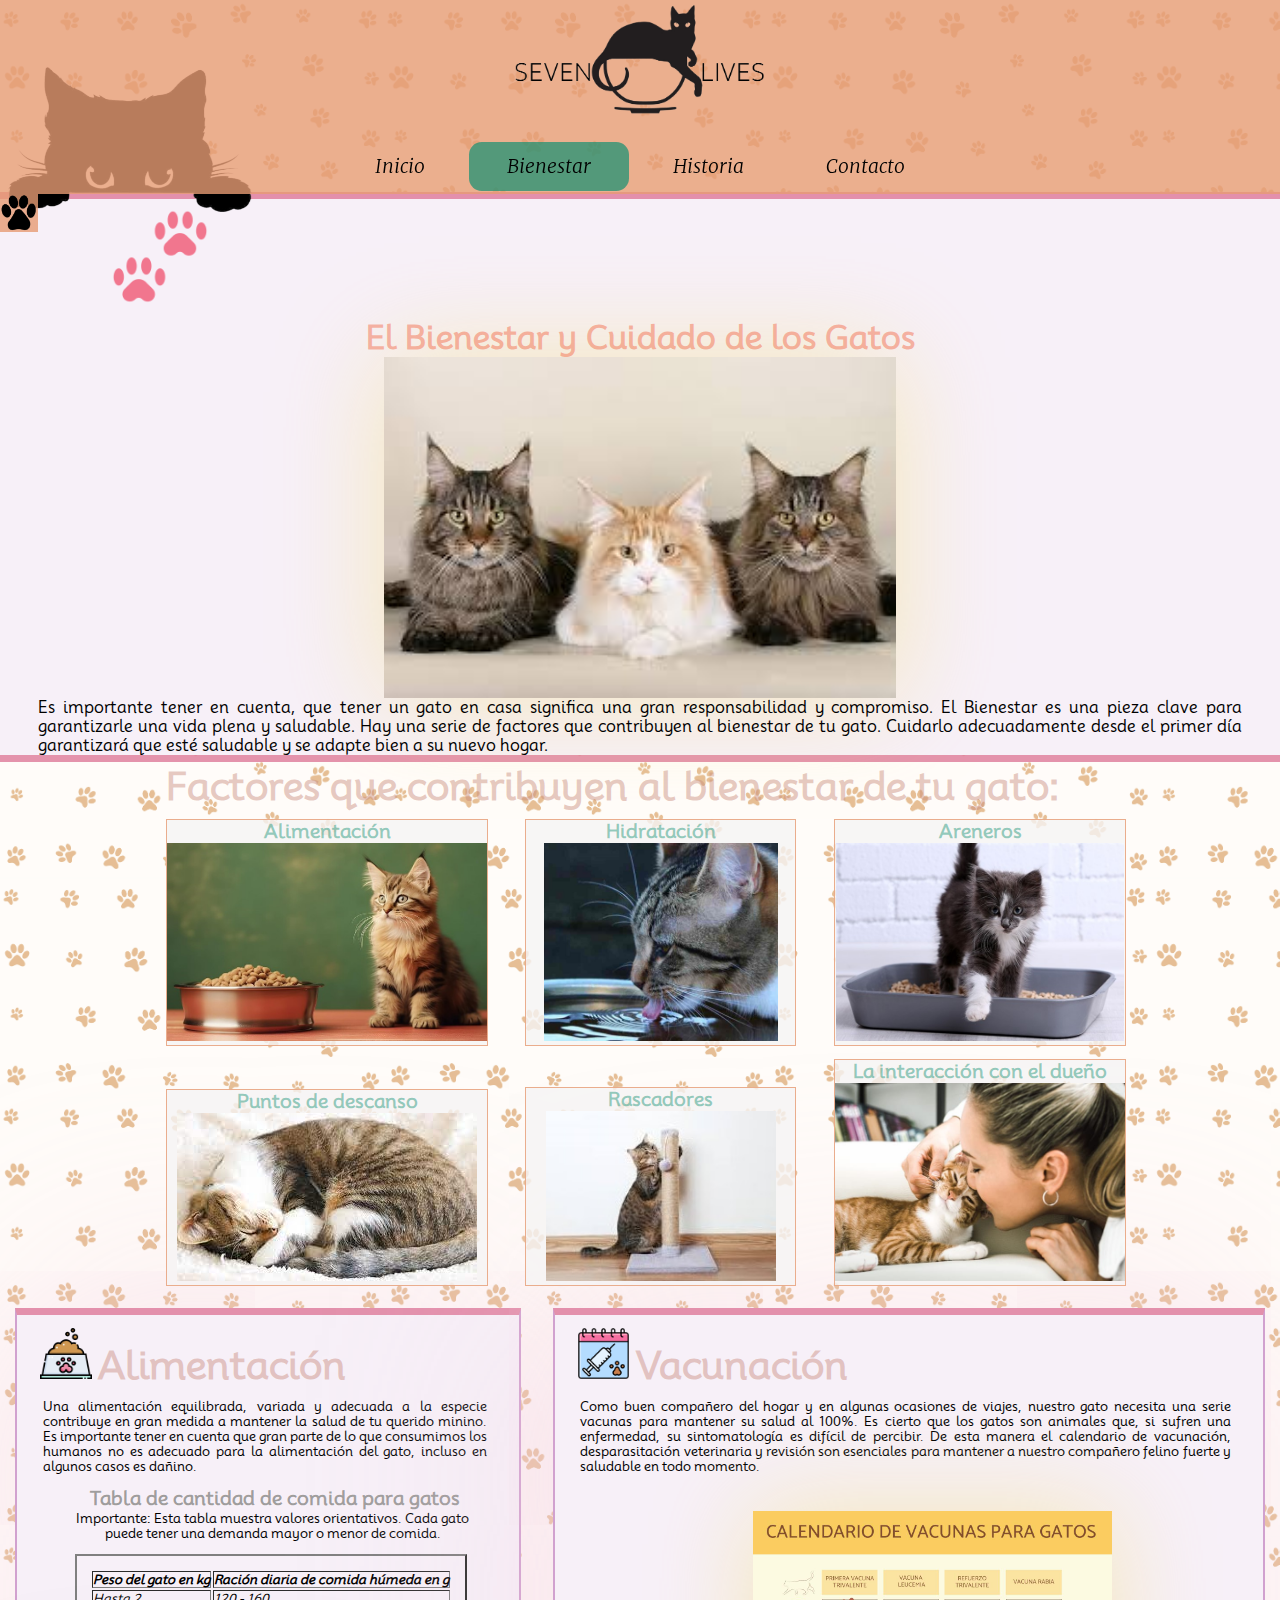
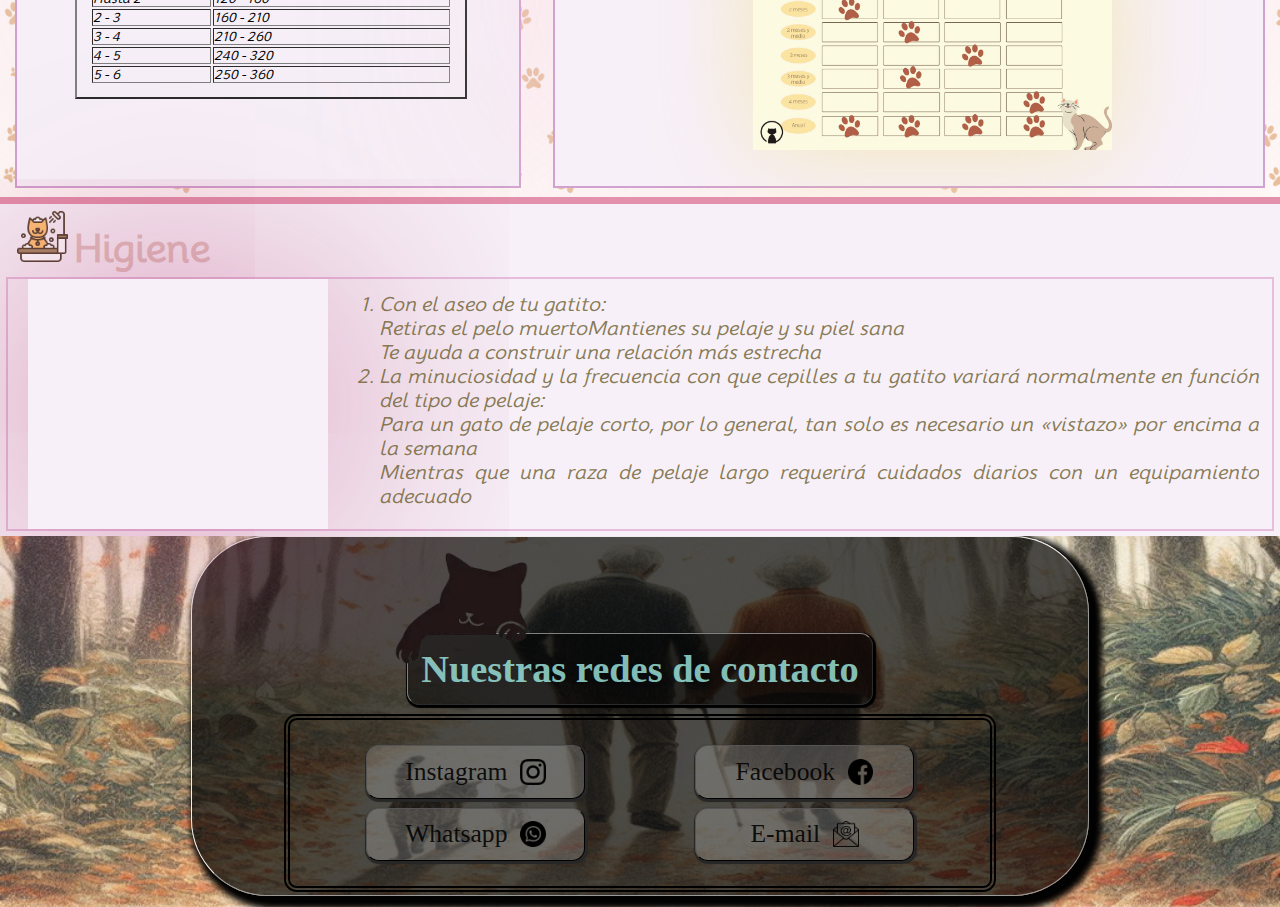
==== templates/bienestar.html @ 9973114e "actualización de pagina" ====
<!DOCTYPE html>
<html lang="en">

<head>
    <meta charset="UTF-8">
    <meta name="viewport" content="width=device-width, initial-scale=1.0">
    <link rel="icon" type="image/png" sizes="32x32" href="../img/favicon-32x32.png">
    <link rel="stylesheet" href="../css/header.css">
    <link rel="stylesheet" href="../css/footer.css">
    <a href="https://www.flaticon.es/iconos-gratis/perro" title="perro iconos"></a>
    <a href="https://www.flaticon.es/iconos-gratis/comida-de-gato" title="comida de gato iconos"></a>
    <a href="https://www.flaticon.es/iconos-gratis/hora-y-fecha" title="hora y fecha iconos"></a>
    <a href="https://www.flaticon.es/iconos-gratis/ducha" title="ducha iconos"></a>
    <link rel="stylesheet" href="../css/estilos bienestar.css">


    <title>Bienestar y Cuidados • Seven Lives</title>
</head>

<body>
    <header>
        <div class="deslizableMenu">
            <nav class="menu">
                <ul>
                    <div class="div-logo">

                        <a href="../index.html">
                            <img class="logo" src="../img/nuevo-seven-lives.png" alt="SevenLives">
                        </a>

                    </div>
                    <div class="div-lista">
                        <li><a href="../index.html">Inicio</a></li>
                        <li><a class="active" href="/templates/bienestar.html">Bienestar</a></li>
                        <li><a href="/templates/historia.html">Historia</a></li>
                        <li><a href="/templates/contacto.html">Contacto</a></li>
                    </div>

                </ul>

            </nav>
            <button class="no-border" id="hideMenuButton">
                <img src="../img/huella-animacion - copia.png" alt="ocultar-menu">
            </button>

        </div>
        <button class="no-border" id="showMenuButton" style="display: none;">
            <img src="../img/huella-animacion.png" alt="desplegar-menu">
        </button>

    </header>
    <main>
        <div class="space-top">
            <img class="gato-curioso" src="../img/curiosity-cat2.png" alt="curiosity-cat">
        </div>
        <div class="div1">
            <section class="seccion">
                <img class="ico" src="../img/huella.png" alt="huella">
                <h1 class="h1">El Bienestar y Cuidado de los Gatos</h1>
                <img class="img1" src="../img/gatos.png" alt="gatos" />
                <p class="p">Es importante tener en cuenta, que tener un gato en casa significa una gran responsabilidad
                    y compromiso.
                    El Bienestar es una pieza clave para garantizarle una vida plena y saludable. Hay una serie de
                    factores que contribuyen al bienestar de tu gato. Cuidarlo adecuadamente desde el primer día
                    garantizará que esté saludable y se adapte bien a su nuevo hogar.
                </p>
            </section>
            <section class="secconte">

                <h2 class="h2">Factores que contribuyen al bienestar de tu gato:</h2>
                <div class="grilla-cards">

                    <div class="card">
                        <h3 class="card-titulo">Alimentación</h3>
                        <img class=img2 src="../img/gato grid/gato-sienta-junto-plato-comida-seca_.jpg" alt="gatocomiendo"
                            class="card-imagen">
                        <div class="card-contenido">
                            <p class="card-texto">Si podemos tener varios comederos, mejor, y deben estar separados unos
                                de otros. Los platos deben ser preferentemente de cerámica o cristal, bajos y anchos, no
                                les gusta que sus bigotes toquen el borde.
                                Deben colocarse en lugares tranquilos.Si nunca has tenido un gato, vas a descubrir que
                                les gusta comer poco y muchas veces al día.
                            </p>
                        </div>
                    </div>

                    <div class="card">
                        <h3 class="card-titulo">Hidratación</h3>
                        <img class=img2 src="../img/gato grid/gatotomandoagua.jpg" alt="gatohidrata" class="card-imagen">
                        <div class="card-contenido">
                            <p class="card-texto"> Lo ideal es tener dos bebederos por gato para incentivar que beban
                                agua. Respecto al material, tratar de no usar de metal para el agua ya que a algunos les
                                asusta ver su reflejo. Es importante cambiar el agua frecuentemente.
                                La hidratación es un punto crítico en la salud de nuestros felinos, combinar la comida
                                húmeda en su dieta, también ayuda a la hidratación.
                            </p>
                        </div>
                    </div>

                    <div class="card">
                        <h3 class="card-titulo">Areneros</h3>
                        <img class=img2 src="../img/gato grid/Como-utilizar-las-piedras1.jpg" alt="gatoarenero"
                            class="card-imagen">
                        <div class="card-contenido">
                            <p class="card-texto">Deben ser amplios, bajos y anchos. Situarlos en zonas tranquilas.
                                La mejor arena es la aglomerante y sin perfume.
                                Debes hacer una limpieza diaria con la pala y cada 7-10 días una limpieza profunda. </p>
                        </div>
                    </div>

                    <div class="card">
                        <h3 class="card-titulo">Puntos de descanso</h3>
                        <img class=img2 src="../img/gato grid/gatodurmiendobolita.jpg" alt="gatodescansa"
                            class="card-imagen">
                        <div class="card-contenido">
                            <p class="card-texto">Deben de tener lugares tranquilos, oscuros y apartados.
                                Si hablamos de cama, los gatos prefieren dormir en superficies mullidas, cuando tienen
                                una cama blandita hacen cosas como dormir enroscados o amasar con las patas. Mientras
                                que amasar se considera una conducta placentera, que realizan los gatitos cuando
                                amamantan y siguen realizando los adultos en momentos de gran relajación. </p>
                        </div>
                    </div>

                    <div class="card">
                        <h3 class="card-titulo">Rascadores</h3>
                        <img class=img2 src="../img/gato grid/rascador1.jpg" alt="gatoentretiene" class="card-imagen">
                        <div class="card-contenido">
                            <p class="card-texto">Son tan necesarios como un arenero, deben estar fuertemente fijados o
                                tener una buena estabilidad para que el gato se sienta seguro al usarlo.
                                Pueden ser vertical u horizontal, eso dependerá de cada gato. </p>
                        </div>
                    </div>

                    <div class="card">
                        <h3 class="card-titulo">La interacción con el dueño</h3>
                        <img class=img2 src="../img/gato grid/gatomimoso.jpeg" alt="gatomimo" class="card-imagen">
                        <div class="card-contenido">
                            <p class="card-texto">Debes ser amigable y regular (contacto un mínimo de horas todos los
                                días). No debes asustarlo. Los gatos son el compañero perfecto. Son cariñosos y
                                juguetones sin ser demasiado dependiente de usted. </p>
                        </div>
                    </div>
                </div>

            </section>

            <section class="seccion2">
                <div class="div2">
                    <img class="ico1" src="../img/comida-de-gato.png" alt="comida">
                    <h2 class="h5"> Alimentación</h2>
                    <p class="p5"> Una alimentación equilibrada, variada y adecuada a la especie contribuye en gran
                        medida a mantener la salud de tu querido minino. Es importante tener en cuenta que gran parte de
                        lo que consumimos los humanos no es adecuado para la alimentación del gato, incluso en algunos
                        casos es dañino.</p>
                    <h2 class="h4">Tabla de cantidad de comida para gatos</h2>
                    <p class="p1">Importante: Esta tabla muestra valores orientativos. Cada gato puede tener una demanda
                        mayor o menor de comida.</p>
                    <table class="tabla" border="2">

                        <tr>
                            <th>Peso del gato en kg </th>
                            <th>Ración diaria de comida húmeda en g </th>
                        </tr>
                        <tr>
                            <td>Hasta 2</td>
                            <td>120 - 160</td>
                        </tr>
                        <tr>
                            <td>2 - 3</td>
                            <td>160 - 210</td>
                        </tr>
                        <tr>
                            <td>3 - 4</td>
                            <td>210 - 260</td>
                        </tr>
                        <tr>
                            <td>4 - 5</td>
                            <td>240 - 320</td>
                        </tr>
                        <tr>
                            <td>5 - 6</td>
                            <td>250 - 360</td>
                        </tr>
                    </table>

                </div>
                <div class="div2">
                    <img class="ico1" src="../img/calendarioIco.png" alt="vacuna">
                    <h2 class="h5">Vacunación</h2>
                    <p class="p5">
                        Como buen compañero del hogar y en algunas ocasiones de viajes, nuestro gato necesita una serie
                        vacunas para mantener su salud al 100%.

                        Es cierto que los gatos son animales que, si sufren una enfermedad, su sintomatología es difícil
                        de percibir. De esta manera el calendario de vacunación, desparasitación veterinaria y revisión
                        son esenciales para mantener a nuestro compañero felino fuerte y saludable en todo momento.

                    </p>

                    <img class="img3" src="../img/vacunas_para_gatos_calendario_.jpg">

                </div>
            </section>

            <section class="seccion">
                <img class="ico1" src="../img/aseo-de-mascotas.png" alt="aseo">
                <h2 class="h5">Higiene</h2>
                <section class="seccion1">
                        
                    <iframe class="mivideo" width="500" height="250" src="https://www.youtube.com/embed/gLVDZk1L6aM?si=3kvY-VcOz0ewaxtm" title="YouTube video player" frameborder="0" allow="accelerometer; autoplay; clipboard-write; encrypted-media; gyroscope; picture-in-picture; web-share" allowfullscreen></iframe>

                    <ol class="li">
                        <li> Con el aseo de tu gatito:
                            <ul>
                                <li> Retiras el pelo muerto</li>

                                <li> Mantienes su pelaje y su piel sana</li>

                                <li> Te ayuda a construir una relación más estrecha</li>

                            </ul>
                        </li>

                        <li>La minuciosidad y la frecuencia con que cepilles a tu gatito variará normalmente en función
                            del tipo de pelaje:
                            <ul>
                                <li>Para un gato de pelaje corto, por lo general, tan solo es necesario un «vistazo» por
                                    encima a la semana</li>
                                <li>Mientras que una raza de pelaje largo requerirá cuidados diarios con un equipamiento
                                    adecuado</li>
                                <ul>
                        </li>
                    </ol>


                </section>
            </section>

        </div>

    </main>

    <footer>
        <div class="fondo-opaco">
            <div class="curiosity-footer"><img src="../img/footer/curiositi-cat4.png" alt=""></div>
            <div class="catfamily">
                <div class="redes-flex">
                    <h1>Nuestras redes de contacto</h1>
                </div>
                <div class="redes-sociales">
                    <a href="https://www.instagram.com/" target="_blank">Instagram <img src="../img/redes/instagram.png" alt=""></a>
                    <a href="https://www.facebook.com/" target="_blank">Facebook <img src="../img/redes/facebook (1).png" alt=""></a>
                    <a href="https://www.whatsapp.com/?lang=es_LA" target="_blank">Whatsapp <img src="../img/redes/whatsapp.png" alt=""></a>
                    <a href="mailto:hernandez.flores.rr@gmail.com">E-mail<img src="../img/redes/email.png" alt=""></a>
                </div>
            </div>
        </div>
    </footer>

    <script src="../js/header.js"></script>
</body>

</html>
---- css/header.css ----
header {
    margin: 0vw;
    height: 20vh;
    width: 100%;
    position: fixed;
    z-index: 4;
    transition: height 0.5s ease-out, background-color 0.1s ease-out;
}


/* LOGO */
.div-logo {
    padding: 0;
}

.logo {
    width: 20vw;
    height: auto;
}


.deslizableMenu .menu>ul {
    display: flex;
    flex-direction: column;
    align-items: center;
    font-family: "menu";
}


.deslizableMenu {
    position: relative;
    margin: 0;
    padding: 0;
    height: 20vw;
    overflow: hidden;
    transition: .3s ease-in-out;
    /* Transición para el efecto deslizante */
}


.hidden {
    height: 0 !important;
    /* ¡Oculta el menú! */
}

.no-border {
    display: flex;
    flex-direction: column;
    border: none;
    outline: none;
    background-color:rgba(230,155,115,0.80);
}

.no-border>img{
    height: 3vw;
}


ul {
    list-style-type: none;
    margin: 0;
    padding: 0;
    overflow: hidden;
    z-index: 2;
}

.menu ul{
    background-color: rgba(230,155,115,0.80);
}
 
li {
    float: left;
}

li a {
    display: block;
    color: rgb(0, 0, 0);
    text-align: center;
    padding: 1vw 3vw;
    margin: 0.2vw;
    text-decoration: none;
    font-family: "menu";
    font-size: 1.5vw;
    border-radius: 1vw;
}

li a:hover:not(.active) {
    background-color: #111;
}

.menu .div-lista a:hover {
    transition: 1s;
    text-align: center;
    color: rgb(255, 255, 255);
    box-shadow: rgb(49, 49, 49) .3vw .3vw .3vw .3vw;
}

.active {
    background-color: rgba(18,144,114,0.7);
}
   
/* PUNTOS DE RUPTURA */

/* Estilos base... */

/* Para grandes tablets y pantallas pequeñas de laptops */
@media (max-width: 1024px) {
    header {
        height: 27vw;
        position: absolute;
    }

    

    .logo {
        width: 29vw;
    }

    .deslizableMenu{
        height: 27vw;
    }

    .deslizableMenu .menu>ul{
        height: 24vw;
    }

    .div-lista {
        display: grid;
        grid-template-columns: repeat(4, minmax(2vw,1fr));
    }

    li a {
        font-size: 2.3vw;
    }

    .no-border>img {
        height: 2vw;
    }


}

/* Para tablets en modo retrato */
@media (max-width: 768px) {
    header {
        height: 31vw;
        position: absolute;
    }

    .menu .div-logo a .logo{
        width: 32vw;
    }

    .deslizableMenu{
        height: 36vw;
    }

    .deslizableMenu .menu>ul{
        height: 31vw;
    }

    .div-lista {
        display: grid;
        grid-template-columns: repeat(2, minmax(2vw,1fr));
    }

    li a {
        font-size: 2.7vw;
    }

    .no-border>img {
        height: 4vw;
    }


}

@media (max-width: 480px) {
    header {
        height: 54vw;
        position: absolute;
    }

    .menu .div-logo a .logo{
        width: 42vw;
    }

    .div-logo {
        display: flex;
        justify-content: center;
        width: 40vw;
        height: auto;
    }

    .deslizableMenu .menu>ul{
        height: 54vw;
    }

    .deslizableMenu{
        height: 59vw;
    }

    .div-lista{
        grid-template-columns: repeat(1, minmax(1vw,1fr));
    }

    li a {
        font-size: 4vw;
    }

    .no-border>img {
        height: 4vw;
    }

}
---- css/footer.css ----
footer {
    display: flex;
    justify-content: center;
    align-items: start;
    margin: 0;
    width: 100%;
    height: 28.99vw;
    background-size: cover;
    background-position: center;
    background-image: url(../img/footer/nuevo-footer.jpg);
    background-repeat: no-repeat;
}

.fondo-opaco {
    display: flex;
    align-items: center;
    justify-content: center;
    flex-direction: column;
    width: 70vw;
    height: 28vw;
    border-radius: 6vw;
    background-color: rgba(1, 1, 1, 0.7);
    border: outset .1vw;
    box-shadow: .5vw .5vw .5vw .5vw rgb(2, 2, 2);

}

.curiosity-footer img{
    height: 9vw;
    position: relative;
    bottom: 2.3vw;
    right: 14vw;
}

.catfamily {
    display: flex;
    justify-content: center;
    align-items: center;
    align-content: center;
    flex-direction: column;
    gap: 1vh;
    height: 10vw;
    margin: 0;
    padding-bottom: 2vw;
}

.redes-flex {
    font-size: 1.5vw;
    padding: 1vw;
    color: rgba(163,240,231,0.8);
    border: outset 0.1vw grey;
    border-radius: 1vw 1vw 1vw 1vw;
    background-color: rgba(0, 0, 0, 0.5);
    box-shadow: .1vh .1vw .1vh .1vw black;
}


.redes-sociales {
    display: grid;
    grid-template-columns: repeat(2, minmax(25vw, 1fr));
    justify-items: center;
    gap: 1vh;
    padding: 2vw;
    border-radius: 1vw;
    border: double .5vw;
}

.redes-sociales img{
    height: 2vw;
}

.redes-sociales a {
    display: flex;
    justify-content: center;
    align-items: center;
    text-decoration: none;
    gap: 1vw;
    color: rgba(1,1,1,0.9);
    font-size: 2vw;
    border: outset 0.1vw rgb(0, 0, 0);
    border-radius: 1vw 1vw 1vw 1vw;
    background-color: rgba(245, 245, 245, 0.2);
    box-shadow: .1vh .1vw .1vh .1vw rgb(39, 39, 39);
    height: 4vw;
    width: 17vw;
}

.redes-sociales a:hover {
    background-color: rgba(8, 8, 8, 0.8);
    transition: 1s;
    transform: scale(1.1);
    color: white;
}


@media (max-width: 1024px) {
    footer {
        align-items: center;
        height: 60vw;
    }

    .fondo-opaco {
        height: 50vw;
    }

    .curiosity-footer img{
        height: 14vw;
        position: relative;
        bottom: 5.9vw;
        right: 18vw;
    }

    .catfamily {
        gap: 1.5vw;
    }

    .redes-flex h1 {
        font-size: 4vw;
    }

    .redes-flex {
        font-size: 5vw;
        padding: 1.8vw;
    }

    .redes-sociales {
        grid-template-columns: repeat(2, 1fr);
        gap: 0.8vw;
    }

    .redes-sociales a {
        height: 7vw;
        width: 25vw;
        font-size: 3vw;
    }

    .redes-sociales img{
        height: 3vw;
    }
}

@media (max-width: 768px) {
    footer {
        height: 70vw;
    }

    .fondo-opaco {
        height: 60vw;
    }

    .curiosity-footer img{
        height: 15vw;
        position: relative;
        bottom: 10.4vw;
        right: 20vw;
    }


    .catfamily {
        gap: 1vw;
    }

    .redes-flex h1 {
        font-size: 4.3vw;
    }

    .redes-flex {
        padding: 3vw;
        font-size: vw;
    }

    .redes-sociales {
        grid-template-columns: repeat(1, 1fr);
        gap: 2vw;
    }

    .redes-sociales a {
        height: 4vw;
        width: 40vw;
        font-size: 3vw;
        gap: 2vw;
    }

    .redes-sociales img {
        height: 3vw;
    }
}

@media (max-width: 480px) {
    footer {
        height: 80vw;
    }

    .fondo-opaco {
        height: 65vw;
    }

    .curiosity-footer img{
        height: 16vw;
        position: relative;
        bottom: 13.2vw;
        right: 21vw;
    }


    .catfamily {
        gap: 0.8vw;
    }

    .redes-flex h1 {
        font-size: 4.7vw;
    }

    .redes-flex {
        font-size: 6vw;
        padding: 1.6vw;
    }

    .redes-sociales {
        grid-template-columns: repeat(1, 1fr);
        gap: 0.6vw;
    }

    .redes-sociales a {
        height: 7vw;
        width: 50vw;
        font-size: 4.5vw;
    }

    .redes-sociales img {
        height: 4vw;
    }
}
---- css/estilos bienestar.css ----
@font-face {
    font-family: "titulos";
    src: url(../fuentes/Merriweather-Black.ttf);
  }
  
  @font-face {
    font-family: "friendly";
    src: url(../fuentes/Caveat-VariableFont_wght.ttf);
  }
  
  @font-face {
    font-family: "menu";
    src: url(../fuentes/Merriweather-LightItalic.ttf);
  }
  
  @font-face {
    font-family: "moolireg";
    src: url(../fuentes/Mooli-Regular.ttf)
  }
  
  @font-face{
    font-family: "snig";
    src: url(../fuentes/Sniglet-Regular.ttf)
  }

/* ESPACIO DETRAS DEL HEADER */

body{
    position: relative;
    width: 100%;
    height: auto;
  }
  
  body::before{
    content: "";
    position: absolute;
    top: 0;
    right: 0;
    bottom: 0;
    left: 0;
    background-image: url('../img/FondoDePagina.jpg');
    background-size: 30vw;
    background-repeat: repeat;
    opacity: 0.5;
    z-index: -2;
  }


  /* div atras header */

  .space-top {
    position: relative;
    height: 15vw;
  }
  
  .space-top>.gato-curioso {
    position: absolute;
    top: 4.6vw;
    height: 12vw;
    z-index: 3;
  }
  
  /* MEDIA QUERY SPACE TOP */
  
  @media (max-width: 1024px) {
    .space-top {
        height: 23.8vw;
    }
  
    .space-top>.gato-curioso {
        top: 10.9vw;
        height: 15vw;
    }
  
  }
  
  @media (max-width: 768px) {
    .space-top {
        height: 31vw;
    }
  
    .space-top>.gato-curioso {
        top: 17.8vw;
        height: 15vw;
    }
  
  }
  
  @media (max-width: 480px) {
    .space-top {
        height: 53vw;
    }
  
    .space-top>.gato-curioso {
        top: 39.9vw;
        height: 16vw;
    }
  
  }

/* --------------------------- */

* {
    margin: 0%;
    padding: 0%;
}

.ico {
    max-width: 10vw;
    max-height: 14vh;
    display: inline-block;
    width: 9vw;
    height: auto;
    padding-left: 8vw;
    background-color: transparent;
}

.ico1 {
    max-width: 8vw;
    max-height: 10vh;
    display: inline-block;
    width: 4vw;
    height: auto;
    padding-left: 1.3vw;
    padding-right: 0vw;
    background-color: transparent;
    padding-top: 0.5vw;
    margin-right: 0vw;
}

.div1 {
    display: flex;
    flex-direction: column;
    flex-wrap: nowrap;
    padding: 0vw;
    row-gap: 0vw;

}

.h1 {
    color: rgba(242, 97, 63, 0.44);
    font: bolder;
    text-align: center;
    font-family: "moolireg";
    border-bottom-color: rgba(243, 202, 221, 0.63);
    
    
}

.img1 {
    width: 40vw;
    display: block;
    height: auto;
    box-shadow: 0 0 100px rgba(242, 222, 120, 0.49);
    background-color: transparent;
    align-items: center;
    margin: 0 auto;
}

.p {
    flex: auto;
    font-family: "moolireg";
    margin-left: 3vw;
    margin-right: 3vw;
    box-sizing: border-box;
    text-align: justify;
    overflow: auto;
   
}

.h2 {
    color: rgba(199, 137, 123, 0.44);
    font: bolder;
    padding: 0.1vw;
    margin-left: 12vw;
    padding-left: 1vw;
    font-size: 3vw;
    font-family: "moolireg";
    display: inline-block;
    text-align: center;

}

.secconte {
    width: 100%;
    display: inline-block;
    align-items: center;
    justify-content: space-between;
    border-top: 7px rgba(221, 120, 153, 0.8)solid;
    padding: 0vw;

}

.img2 {
    min-width: 18vw;
    max-height: 22vh;
    
    
    
}

.seccion2 {
    display: flex;
    box-sizing: inline block;
    justify-content: justify;
    flex-direction: row;
    column-gap: 0.5vw;
    justify-content: space-between;
    min-height: 45vh;
    min-width: 60vw;
    margin: 0vw;
    padding: 0vw;
    margin-right: 0.1vw;
    margin-left: 0.1vw;
    padding-left: 0.1vw;
    padding-right: 0.1vw;

    margin-bottom: 0vh;
    text-align: justify;
    border-radius: 2px solid rgb(243, 16, 16);

}

.h5 {
    color: rgba(199, 137, 123, 0.44);
    font: bolder;
    padding: 0vw;
    margin-left: 0.1vw;
    padding-left: 0.1vw;
    margin-top: 0.1vw;
    padding-right: 0.1vw;
    font-size: 3vw;
    font-family: "moolireg";
    display: inline-block;
    text-align: center;
}

.p5 {
    flex: auto;
    font-family: "moolireg";
    font-size: 1vw;
    margin-left: 2vw;
    box-sizing: border-box;
    text-align: justify;
    overflow: auto;
    margin: 0.5vw;
    padding: 0.4vw;
    padding-right: 1.5vw;
    padding-left: 1vw;
}

.seccion {
    display: flex;
    display: inline-block;
    position: relative;
    align-items: center;
    flex-wrap: nowrap;
    justify-content: space-between;
    border-top: 7px rgba(221, 120, 153, 0.8)solid;
    padding: 0vw;
    background-color: rgb(247, 240, 248);
}

.seccion1 {
    display: flex;
    box-sizing: inline block;
    justify-content: column;
    flex-direction: center;
    border: 2px rgb(230, 189, 221) solid;
    min-height: px;
    margin: 0.5vw;
    margin-bottom: 0.5vh;
    text-align: justify;
    font-family: "moolireg"

}

.mivideo {
    width: 30vw;
    max-width: 200vw;
    margin: auto;
    margin-right: 3vw;
    border: rgb(73, 124, 107);
    box-shadow: 0 0 500px rgba(170, 21, 83, 0.5);
    margin-left: 1.5vw;

}

.li {
    font-style: oblique;
    color: rgba(107, 92, 43, 0.8);
    padding: 1vw;
    font-size: 1.5vw;
}


/*Grilla*/
.grilla-cards {
    display: grid;
    grid-template-columns: repeat(3, 1fr);
    /*crea 3 columnas igualmente espaciadas auto-fill permite que las columnas se ajusten automaticamente al tamaño del contenedor columnas adaptables*/
    align-content: space-between;
    gap: 2.9vw;
    /*espacio enre las tarjetas*/
    position: relative;
    box-sizing: border-box;
    padding: 0vw;
    margin-right: 12vw;
    margin-left: 12vw;
    margin-top: 1vh;
    margin-bottom: 1vh;
    padding-left: 1vw;
    grid-row: auto;
    row-gap: 1vw;
    align-items: flex-end;

}

.card {
    background-color: rgba(245, 244, 244, 0.8);
    border: 1px solid rgba(230, 155, 115, 0.8);
    padding: 0px;
    margin: 0;
    text-align: center;
    transition: transform 0.4s;
    /*Transformacion*/
    position: relative;
    box-sizing: border-box;
}

.card:hover {
    transform: translateX(3vw);
    /*efecto de elevacion cuando el usuario pasa el mouse*/
}

.card-imagen {
    height: auto;
    padding: 0.1vw;
    width: 30vw;
    height: 22vh;
    max-width: 100%;
    max-height: 100%;
    margin: 0;
}

.card-contenido {
    display: none;
    /*inicialmente oculto*/
    padding: 0.1vw;
    padding-top: 0.2vh;
    margin: 0.5vw;
    position: static;
    border-top: 2px rgba(19, 144, 114, 0.44) solid;
    
}

.card:hover .card-contenido {
    display: block;
    /*mostrar el contenido cuando el usuario pasa el mouse*/
    overflow: auto;
    

}

.card-titulo {
    color: rgba(19, 144, 114, 0.44);
    padding-left: 0vw;
    padding-top: 0vh;
    padding-bottom: 0.1vh;
    
    font-style: bold;
    font-family: "moolireg";
    margin: 0vw;

}

.card-texto {
    flex: auto;
    font-family: "moolireg";
    font-size: 7%;
    padding: 5%;
    box-sizing: border-box;
    text-align: justify;
    text-overflow: auto;
    
}

.div2 {
    border: 2px solid rgb(209, 161, 207);
    border-top: 7px rgba(221, 120, 153, 0.8)solid;
    box-shadow: 0 0 900px rgba(243, 202, 221, 0.63);
    background-color: rgb(247, 240, 248);
    display: inline-block;
    justify-content: center;
    min-width: 20vw;
    min-height: 10vw;
    margin: 1vw;
    padding: 0.5vw;
    margin-bottom: 1vh;
    align-items: center;
}

h2:hover {
    color: rgba(236, 26, 166, 0.377);
}

.tabla {
    font-family: "moolireg";
    display: table;
    flex-direction: column;
    font-size: 1vw;
    margin: 1vw;
    padding: 1vw;
    font-style: italic;
    margin-left: 4vw;
}

.p1 {
    font-family: "moolireg";
    font-size: 1vw;
    margin-right: 3vw;
    text-align: center;
    color: black;
    overflow: auto;
    margin-left: 0.1vw;
    padding-left: 3.7vw;
    margin-top: 0.1vw;
    padding-right: 0.1vw;
}


.h4 {
    color: rgba(46, 51, 40, 0.44);
    font: bolder;
    padding-left: 1vw;
    font-size: 1.5vw;
    font-family: "moolireg";
    text-align: center;
    margin-left: 0vw;
}

.img3 {
    width: 28vw;
    display: inline-block;
    height: auto;
    box-shadow: 0 0 100px rgba(242, 222, 120, 0.49);
    background-color: transparent;
    margin: 2vw;
    padding: 0vw;
    margin-left: 15vw;

}



.pie {
    font-style: italic;
    font-size: 2vw;
}

/*-----------------------------------------------------------------------------------*/
/*---------------------------1---------------------------------------------------------*/
/* Puntos de cortes */
@media (max-width:400px) {
    .seccion .seccion2 .div2 .seccion1 {
        /* grid-template-columns:repeat(1,minmax(25vw,1fr)) */
        max-width: 30%;
        min-height: auto;
    }
    .seccion1{
        display: flex;
        flex-direction: column; /* Alinea los elementos en una columna */
        align-items: center; /* Centra los elementos verticalmente */
        box-sizing: border-box; 
       }
    .seccion2 {
        display: flex;
        flex-direction: column; /* Alinea los elementos en una columna */
        align-items: center; /* Centra los elementos verticalmente */
        box-sizing: border-box; 
        padding: 1vw;
        margin-top: 1vw;
        margin-bottom: 1vw;
       }   

    .mivideo {
        min-width: 48%;
    }

    /* header {
        flex-direction: column;
        height: 40vh;
    } */

    .secconte {
        max-width: 100%;
        height: auto;

    }

    .grilla-cards {
        display: grid;
        grid-template-columns: repeat(2, minmax(15vw, 1fr));
        min-width: 0.2vw;
        min-height: auto;
        max-height: auto;
        margin: 2vw;
        padding-top: 0.4vw;
        margin-right: 2vw;
        margin-left: 1.5vw;
        align-items: center;
        grid-gap: 1px;
        /* justify-content:flex-end;   */
    }

    .card-contenido {
        
        max-width: auto;
        max-height: auto;
        /* height: auto; */
        justify-content: center;
        align-content: center;
        padding-right: 1vw;
        padding-left: 1.5vw;
        margin-right: 0.5vw;
        margin-left: 0.5vw;
        padding-bottom: 0vh;
        margin-bottom: 0vh;
    }

    .card-texto {
        font-size: 25%;
        min-width: 20vw;
        max-width: 80vw;
        height: auto;
        align-content: center;
        align-items: center;
        
        padding: 5%;
        
    }

    .img2 {
        padding: 0vw;
        width: 100%;
        min-height: auto;
        
        align-items: center;
        align-content: center;

    }

    .card-imagen {
        padding: 0.1vw;
        min-width: auto;
        min-height: auto;
        max-width: 10%;
        max-height: 5%;
        align-items: center;
        margin-right: 0vw;
        margin-left: 0vw;
        padding-left: 0vw;
        padding-right: 0vw;
        padding-bottom: 0vh;
        margin-bottom: 0vh;
    }

    .card:hover {
        transform: translateX(1vw);
        /*efecto de elevacion cuando el usuario pasa el mouse*/
    }
    .img1{
        width: 100%;
    }
    li{
        font-size: 180%;
    }
    
    


}

.card:hover .card-contenido {
    display: block;
    /*mostrar el contenido cuando el usuario pasa el mouse */
    overflow: auto;
    font-size: 20vw;
    justify-content: justify;
    align-items: center;
    margin-right: 0vw;
    margin-left: 0vw;
    padding-left: 0vw;
    padding-right: 0vw;
    padding-bottom: 0vh;
    margin-bottom: 0vh;
}

/*------------------------------2------------------------------*/
/* Puntos de cortes */
@media (max-width:767px) {
    .seccion .seccion2 .div2 .seccion1 {
        /* grid-template-columns:repeat(1,minmax(25vw,1fr)) */
        display: flex;
        flex-direction: column;
        max-width: 70%;
        min-height: auto;
        padding-left: 1vw;
        margin-left: 2vw;
    }
    ol{
        display: flex;
        flex-direction: column;
    }
    

    .mivideo {
        min-width: 90%;
        align-items: center;
    }

    /* header {
        flex-direction: column;
        height: 40vh;
    } */

    .secconte {
        max-width: 100%;
        height: auto;
        display: inline-block;
        align-items: center;
        justify-content: space-between;

    }

    .grilla-cards {
        display: grid;
        grid-template-columns: repeat(2, minmax(5vw, 1fr));
        min-width: 0.2vw;
        min-height: auto;
        max-height: auto;
        margin: 2vw;
        padding-top: 0.4vw;
        margin-right: 2vw;
        margin-left: 1vw;
        padding-left: 0.8vw;
        align-items: center;
        grid-gap: 1px;
        /* justify-content:flex-end;   */
    }

    .card-contenido {
        font-size: 20vw;
        max-width: auto;
        max-height: auto;
        /* height: auto; */
        justify-content: center;
        align-content: center;
        padding-right: 1vw;
        padding-left: 1vw;
        margin-right: 0.5vw;
        margin-left: 0.5vw;
        padding-bottom: 0vh;
        margin-bottom: 0vh;
    }

    .card-texto {
        min-width: 20vw;
        max-width: 80vw;
        height: auto;
        align-content: center;
        align-items: center;
        justify-content: justify;
        padding: 5%;
    }

    .img2 {
        padding: 0vw;
        width: 100%;
        min-height: auto;
        
        align-items: center;
        align-content: center;

    }

    .card-imagen {
        padding: 0.1vw;
        min-width: auto;
        min-height: auto;
        max-width: 10%;
        max-height: 5%;
        align-items: center;
        margin-right: 0vw;
        margin-left: 0vw;
        padding-left: 0vw;
        padding-right: 0vw;
        padding-bottom: 0vh;
        margin-bottom: 0vh;
    }

    .card:hover {
        transform: translateX(1vw);
        /*efecto de elevacion cuando el usuario pasa el mouse*/
    }


}

.card:hover .card-contenido {
    display: block;
    /*mostrar el contenido cuando el usuario pasa el mouse */
    overflow: auto;
    font-size: 20vw;
    justify-content: justify;
    align-items: center;
    margin-right: 0vw;
    margin-left: 0vw;
    padding-left: 0vw;
    padding-right: 0vw;
    padding-bottom: 0vh;
    margin-bottom: 0vh;
}

/*---------------------------3----------------------------------*/
/* Puntos de cortes */
@media (max-width:1024px) {
    .seccion .seccion2 .div2 .seccion1 .secconte {

        max-width: 100%;
        min-height: auto;
    }

}
@media (max-width: 767px) {
    .grilla-cards {
        display: flex;
        flex-direction: column; /* Cambia la dirección de flex a columna para apilar las tarjetas */
    }

    .card {
        margin-bottom: 20px; /* Espaciado entre las tarjetas */
        /* Otros estilos específicos para pantallas de celular */
    }
    
}
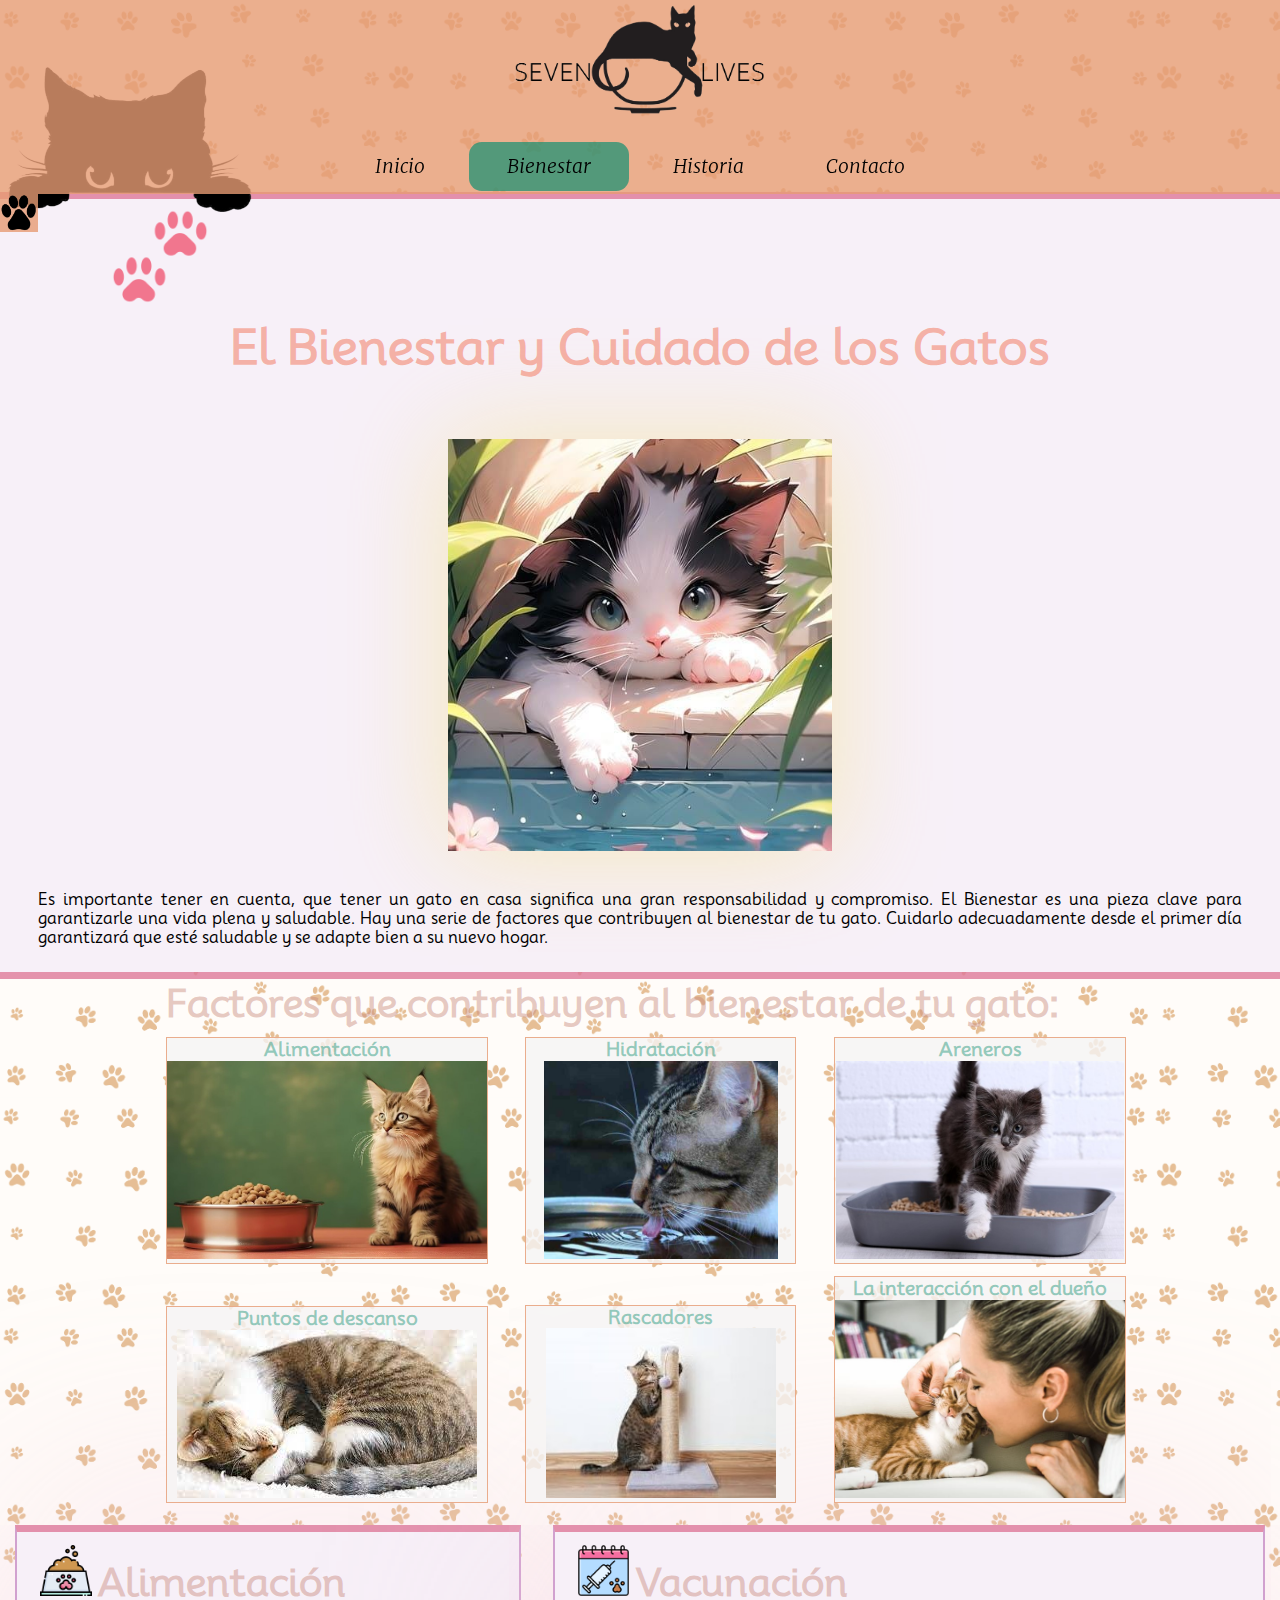
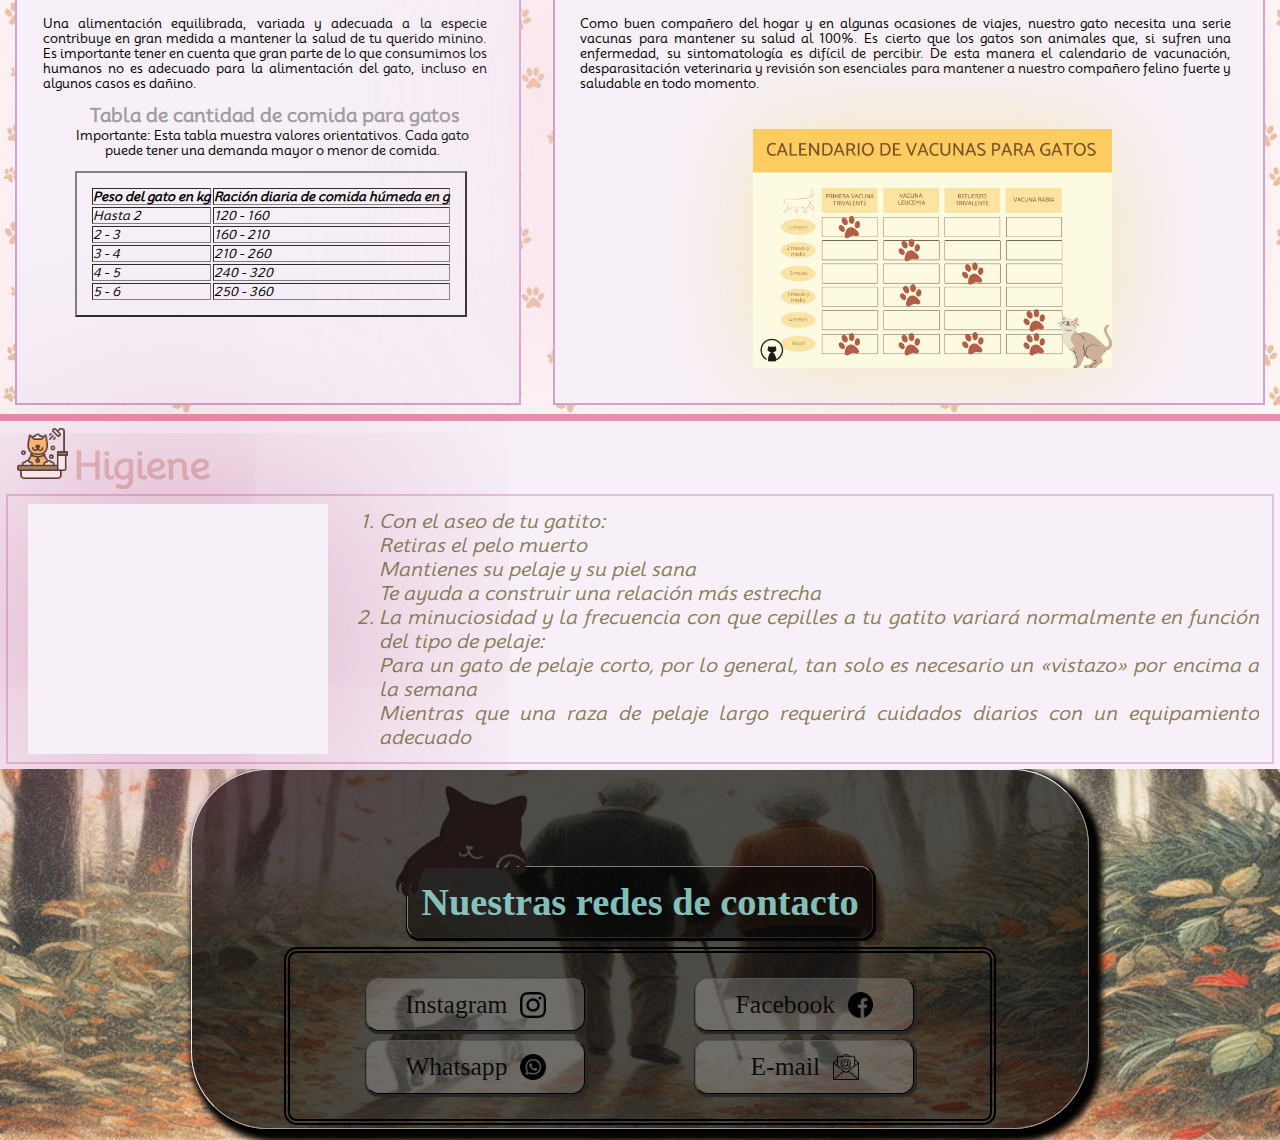
==== commit 451dc774: "arreglos de ortografia" ====
--- a/templates/bienestar.html
+++ b/templates/bienestar.html
@@ -57,7 +57,7 @@
             <section class="seccion">
                 <img class="ico" src="../img/huella.png" alt="huella">
                 <h1 class="h1">El Bienestar y Cuidado de los Gatos</h1>
-                <img class="img1" src="../img/gatos.png" alt="gatos" />
+                <img class="img1" src="../img/WhatsApp Image 2023-10-20 at 10.26.36.jpeg" alt="gatos" />
                 <p class="p">Es importante tener en cuenta, que tener un gato en casa significa una gran responsabilidad
                     y compromiso.
                     El Bienestar es una pieza clave para garantizarle una vida plena y saludable. Hay una serie de
@@ -212,9 +212,9 @@
                     <ol class="li">
                         <li> Con el aseo de tu gatito:
                             <ul>
-                                <li> Retiras el pelo muerto</li>
-
-                                <li> Mantienes su pelaje y su piel sana</li>
+                                <li> Retiras el pelo muerto</li><br>
+
+                                <li> Mantienes su pelaje y su piel sana</li><br>
 
                                 <li> Te ayuda a construir una relación más estrecha</li>
 
@@ -225,7 +225,7 @@
                             del tipo de pelaje:
                             <ul>
                                 <li>Para un gato de pelaje corto, por lo general, tan solo es necesario un «vistazo» por
-                                    encima a la semana</li>
+                                    encima a la semana</li><br>
                                 <li>Mientras que una raza de pelaje largo requerirá cuidados diarios con un equipamiento
                                     adecuado</li>
                                 <ul>
--- a/css/estilos bienestar.css
+++ b/css/estilos bienestar.css
@@ -140,21 +140,24 @@
 .h1 {
     color: rgba(242, 97, 63, 0.44);
     font: bolder;
+    font-size: 300%;
     text-align: center;
     font-family: "moolireg";
     border-bottom-color: rgba(243, 202, 221, 0.63);
+    margin-bottom: 5%;
     
     
 }
 
 .img1 {
-    width: 40vw;
+    width: 30%;
     display: block;
-    height: auto;
+    
     box-shadow: 0 0 100px rgba(242, 222, 120, 0.49);
     background-color: transparent;
     align-items: center;
     margin: 0 auto;
+    margin-bottom: 3%;
 }
 
 .p {
@@ -165,6 +168,7 @@
     box-sizing: border-box;
     text-align: justify;
     overflow: auto;
+    margin-bottom: 2%;
    
 }
 
